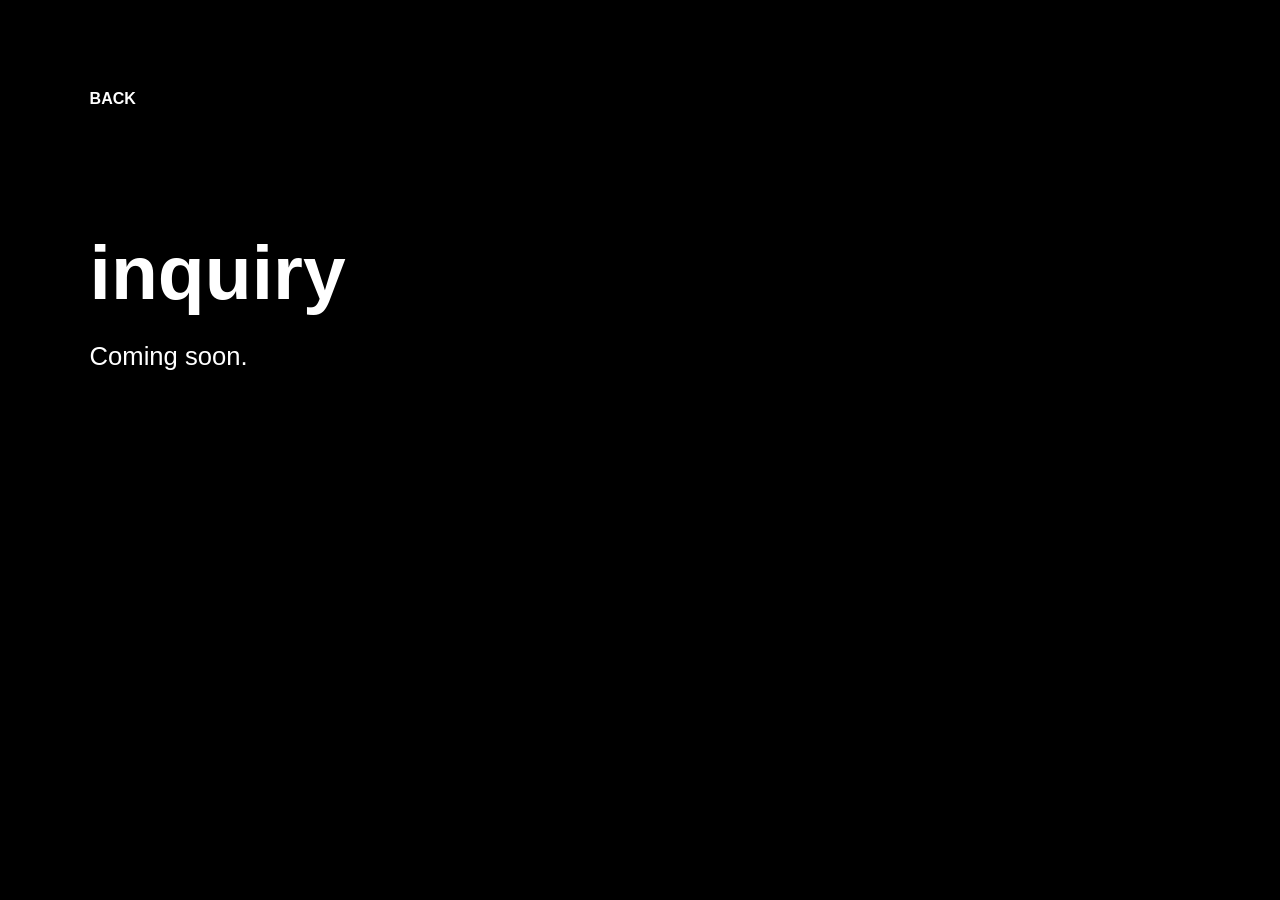
==== inquiry.html @ 2b6edc40 "Create website" ====
<!doctype html>
<html lang="en">
  <head>
    <meta charset="utf-8">
    <meta name="viewport" content="width=device-width, initial-scale=1">
    <title>Inquiry | The Boombap Something Club</title>
    <link rel="stylesheet" href="styles.css">
  </head>
  <body>
    <main class="page-shell">
      <a class="back-link" href="index.html">Back</a>
      <section class="page-content" aria-labelledby="page-title">
        <h1 id="page-title">inquiry</h1>
        <p>Coming soon.</p>
      </section>
    </main>
  </body>
</html>
---- styles.css ----
* {
  box-sizing: border-box;
}

html,
body {
  min-height: 100%;
}

body {
  margin: 0;
  background: #000;
  color: #fff;
  font-family: Arial, Helvetica, sans-serif;
}

.site-shell {
  position: relative;
  min-height: 100vh;
  display: flex;
  align-items: center;
  justify-content: flex-start;
  padding: 7vw;
  background-image: linear-gradient(90deg, rgba(0, 0, 0, 0.5), transparent 48%),
    url("image/1.jpg");
  background-position: center;
  background-size: cover;
  background-repeat: no-repeat;
}

.site-shell::after {
  content: "";
  position: absolute;
  top: 0;
  right: 0;
  bottom: 0;
  width: 4px;
  background: #000;
  pointer-events: none;
}

.menu {
  position: relative;
  z-index: 1;
  display: grid;
  gap: 18px;
  align-content: center;
  justify-items: start;
}

.menu a {
  color: #fff;
  font-size: clamp(22px, 3.2vw, 54px);
  font-weight: 700;
  line-height: 1;
  letter-spacing: 0;
  text-align: left;
  text-decoration: none;
  text-transform: none;
  text-shadow: 0 2px 18px rgba(0, 0, 0, 0.7);
}

.menu a:focus-visible,
.menu a:hover {
  text-decoration: underline;
  text-underline-offset: 0.16em;
}

.page-shell {
  min-height: 100vh;
  padding: 7vw;
  background: #000;
  color: #fff;
}

.back-link {
  display: inline-block;
  color: #fff;
  font-size: 16px;
  font-weight: 700;
  letter-spacing: 0;
  text-decoration: none;
  text-transform: uppercase;
}

.back-link:focus-visible,
.back-link:hover {
  text-decoration: underline;
  text-underline-offset: 0.18em;
}

.page-content {
  max-width: 960px;
  margin-top: clamp(72px, 14vh, 160px);
}

.page-content h1 {
  margin: 0;
  color: #fff;
  font-size: clamp(34px, 6vw, 88px);
  font-weight: 700;
  line-height: 1;
  letter-spacing: 0;
}

.page-content p {
  max-width: 760px;
  margin: 24px 0 0;
  color: #fff;
  font-size: clamp(18px, 2vw, 28px);
  line-height: 1.75;
  letter-spacing: 0;
}

.page-content .lead {
  margin-top: 36px;
  font-size: clamp(22px, 2.4vw, 34px);
  line-height: 1.45;
}

@media (max-width: 700px) {
  .site-shell {
    align-items: flex-start;
    padding: 28px 24px;
    background-position: center;
  }

  .menu {
    gap: 12px;
  }

  .menu a {
    font-size: clamp(20px, 7vw, 34px);
  }

  .page-shell {
    padding: 28px 24px;
  }

  .page-content {
    margin-top: 88px;
  }
}
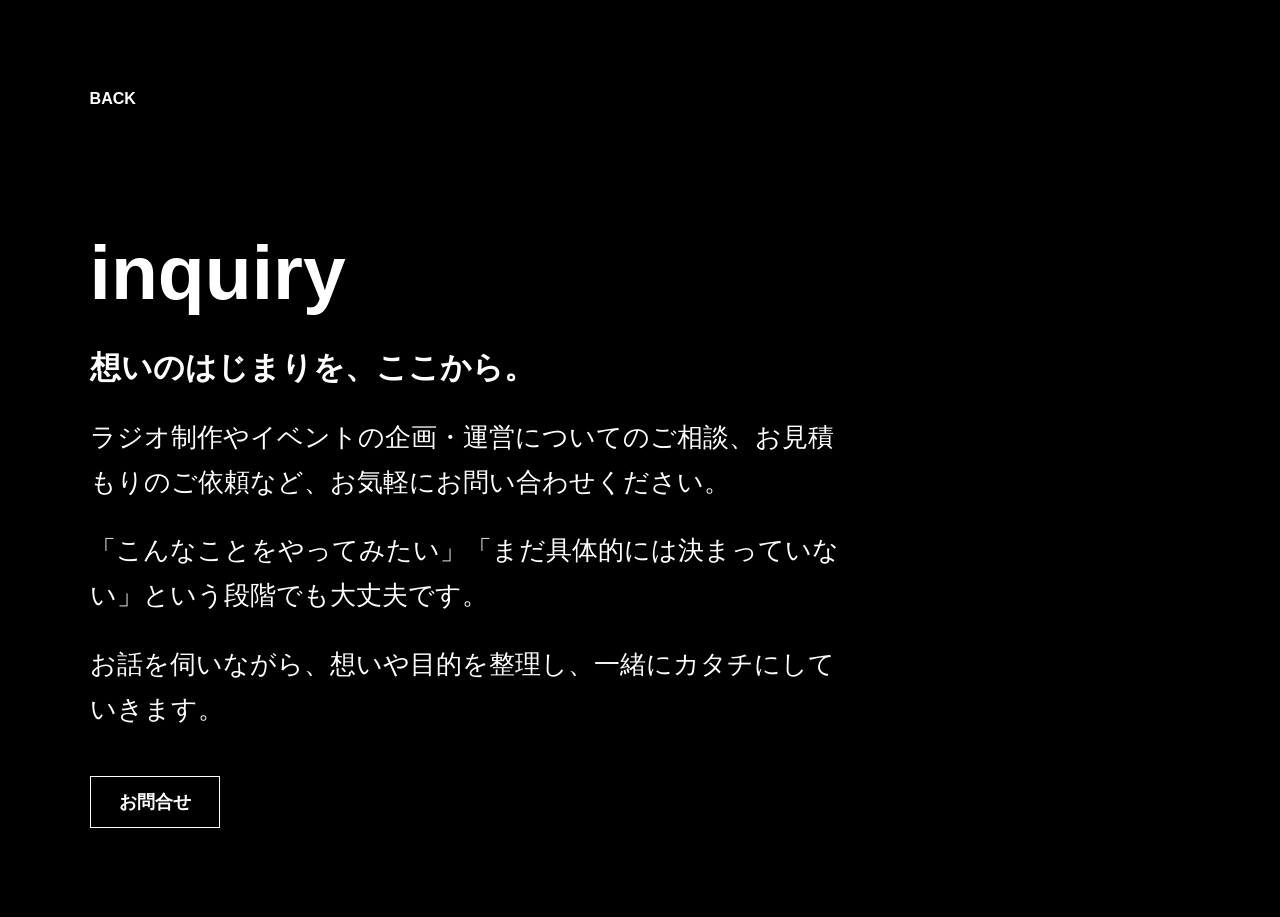
==== commit d3eaa5c7: "Update inquiry page" ====
--- a/inquiry.html
+++ b/inquiry.html
@@ -11,7 +11,11 @@
       <a class="back-link" href="index.html">Back</a>
       <section class="page-content" aria-labelledby="page-title">
         <h1 id="page-title">inquiry</h1>
-        <p>Coming soon.</p>
+        <p class="lead"><strong>想いのはじまりを、ここから。</strong></p>
+        <p>ラジオ制作やイベントの企画・運営についてのご相談、お見積もりのご依頼など、お気軽にお問い合わせください。</p>
+        <p>「こんなことをやってみたい」「まだ具体的には決まっていない」という段階でも大丈夫です。</p>
+        <p>お話を伺いながら、想いや目的を整理し、一緒にカタチにしていきます。</p>
+        <a class="inquiry-button" href="mailto:toshi@boombap028.com">お問合せ</a>
       </section>
     </main>
   </body>
--- a/styles.css
+++ b/styles.css
@@ -118,6 +118,27 @@
   line-height: 1.45;
 }
 
+.inquiry-button {
+  display: inline-flex;
+  align-items: center;
+  justify-content: center;
+  min-height: 52px;
+  margin-top: 44px;
+  padding: 0 28px;
+  border: 1px solid #fff;
+  color: #fff;
+  font-size: 18px;
+  font-weight: 700;
+  letter-spacing: 0;
+  text-decoration: none;
+}
+
+.inquiry-button:focus-visible,
+.inquiry-button:hover {
+  background: #fff;
+  color: #000;
+}
+
 @media (max-width: 700px) {
   .site-shell {
     align-items: flex-start;
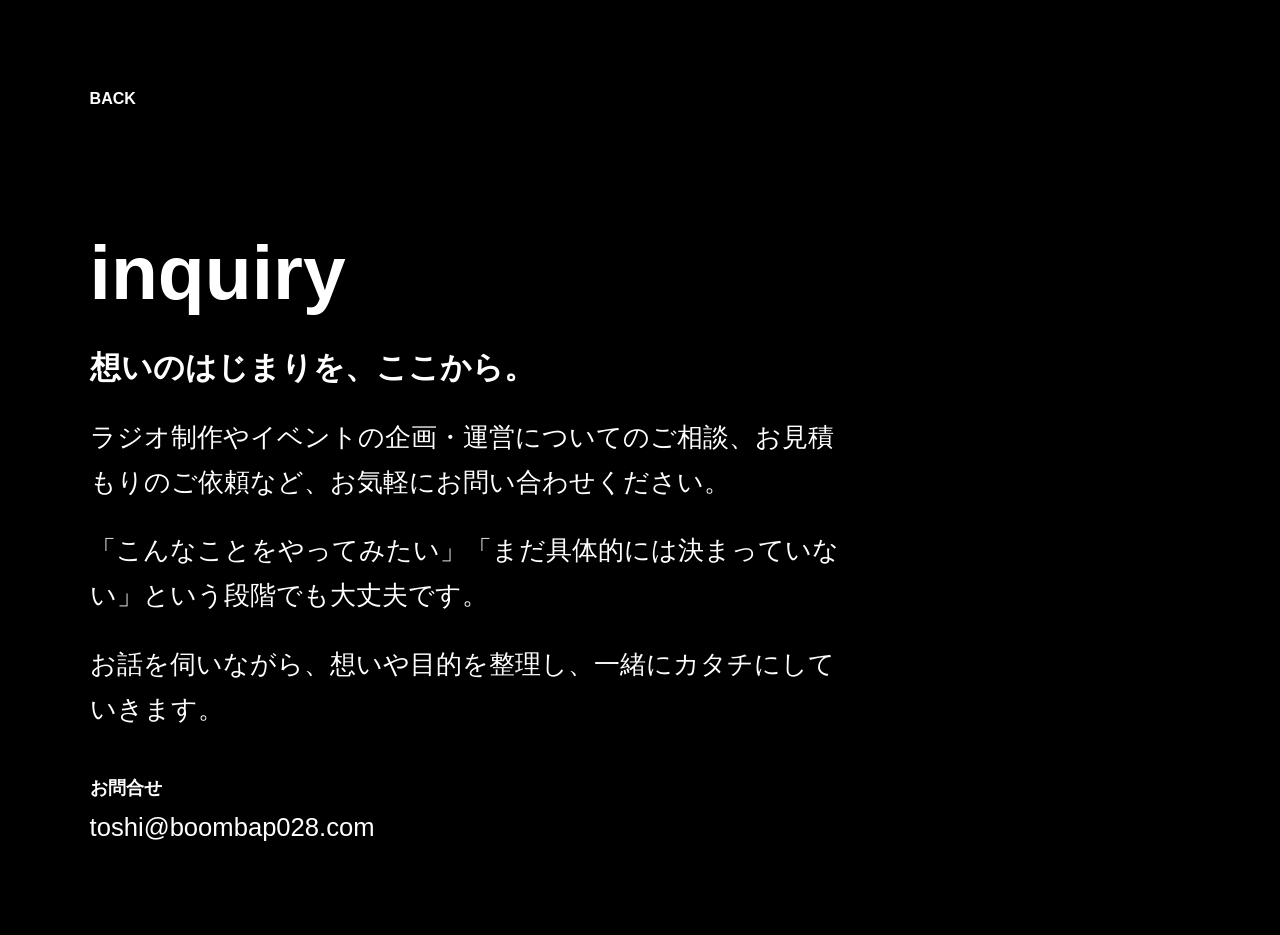
==== commit 8016e41f: "Show inquiry email text" ====
--- a/inquiry.html
+++ b/inquiry.html
@@ -15,7 +15,10 @@
         <p>ラジオ制作やイベントの企画・運営についてのご相談、お見積もりのご依頼など、お気軽にお問い合わせください。</p>
         <p>「こんなことをやってみたい」「まだ具体的には決まっていない」という段階でも大丈夫です。</p>
         <p>お話を伺いながら、想いや目的を整理し、一緒にカタチにしていきます。</p>
-        <a class="inquiry-button" href="mailto:toshi@boombap028.com">お問合せ</a>
+        <div class="inquiry-contact" aria-label="お問い合わせ先">
+          <span>お問合せ</span>
+          <span>toshi@boombap028.com</span>
+        </div>
       </section>
     </main>
   </body>
--- a/styles.css
+++ b/styles.css
@@ -118,25 +118,23 @@
   line-height: 1.45;
 }
 
-.inquiry-button {
-  display: inline-flex;
-  align-items: center;
-  justify-content: center;
-  min-height: 52px;
+.inquiry-contact {
+  display: grid;
+  gap: 10px;
+  justify-items: start;
   margin-top: 44px;
-  padding: 0 28px;
-  border: 1px solid #fff;
   color: #fff;
+  letter-spacing: 0;
+}
+
+.inquiry-contact span:first-child {
   font-size: 18px;
   font-weight: 700;
-  letter-spacing: 0;
-  text-decoration: none;
 }
 
-.inquiry-button:focus-visible,
-.inquiry-button:hover {
-  background: #fff;
-  color: #000;
+.inquiry-contact span:last-child {
+  font-size: clamp(18px, 2vw, 28px);
+  line-height: 1.4;
 }
 
 @media (max-width: 700px) {
